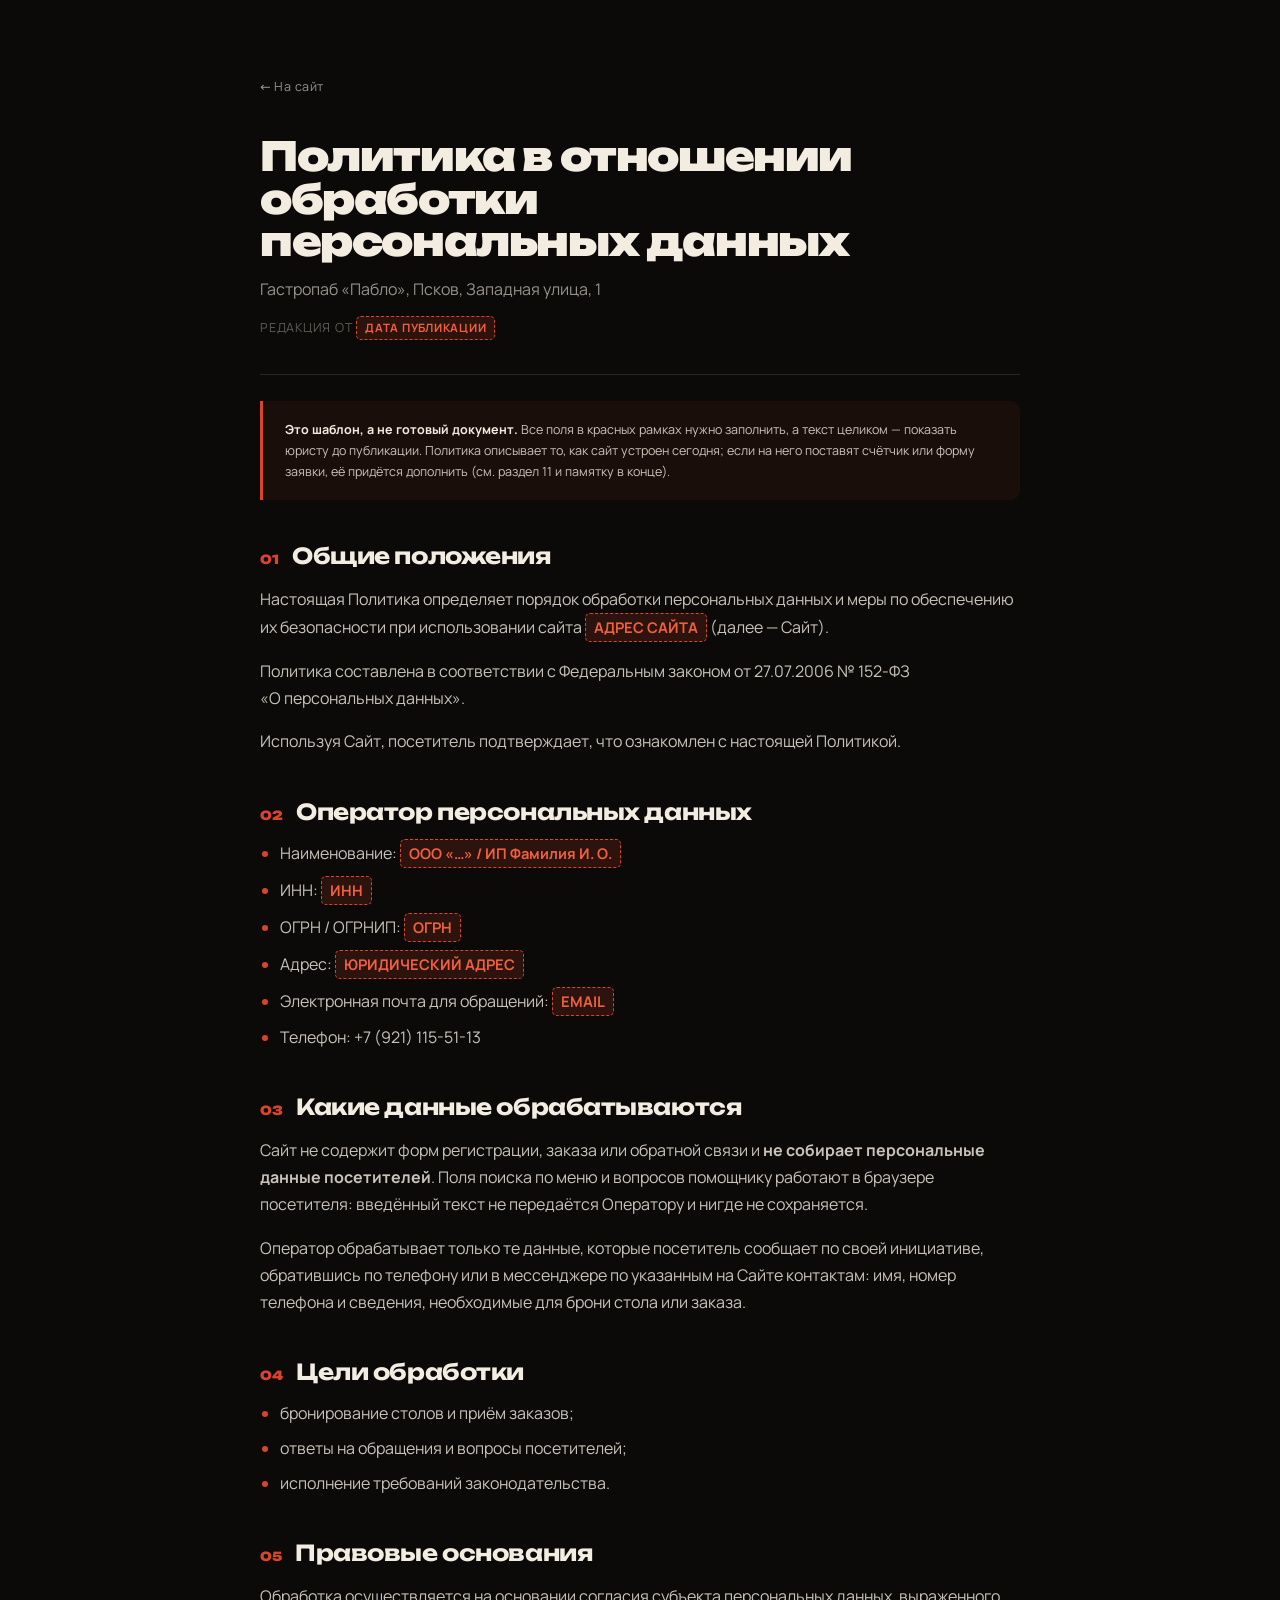
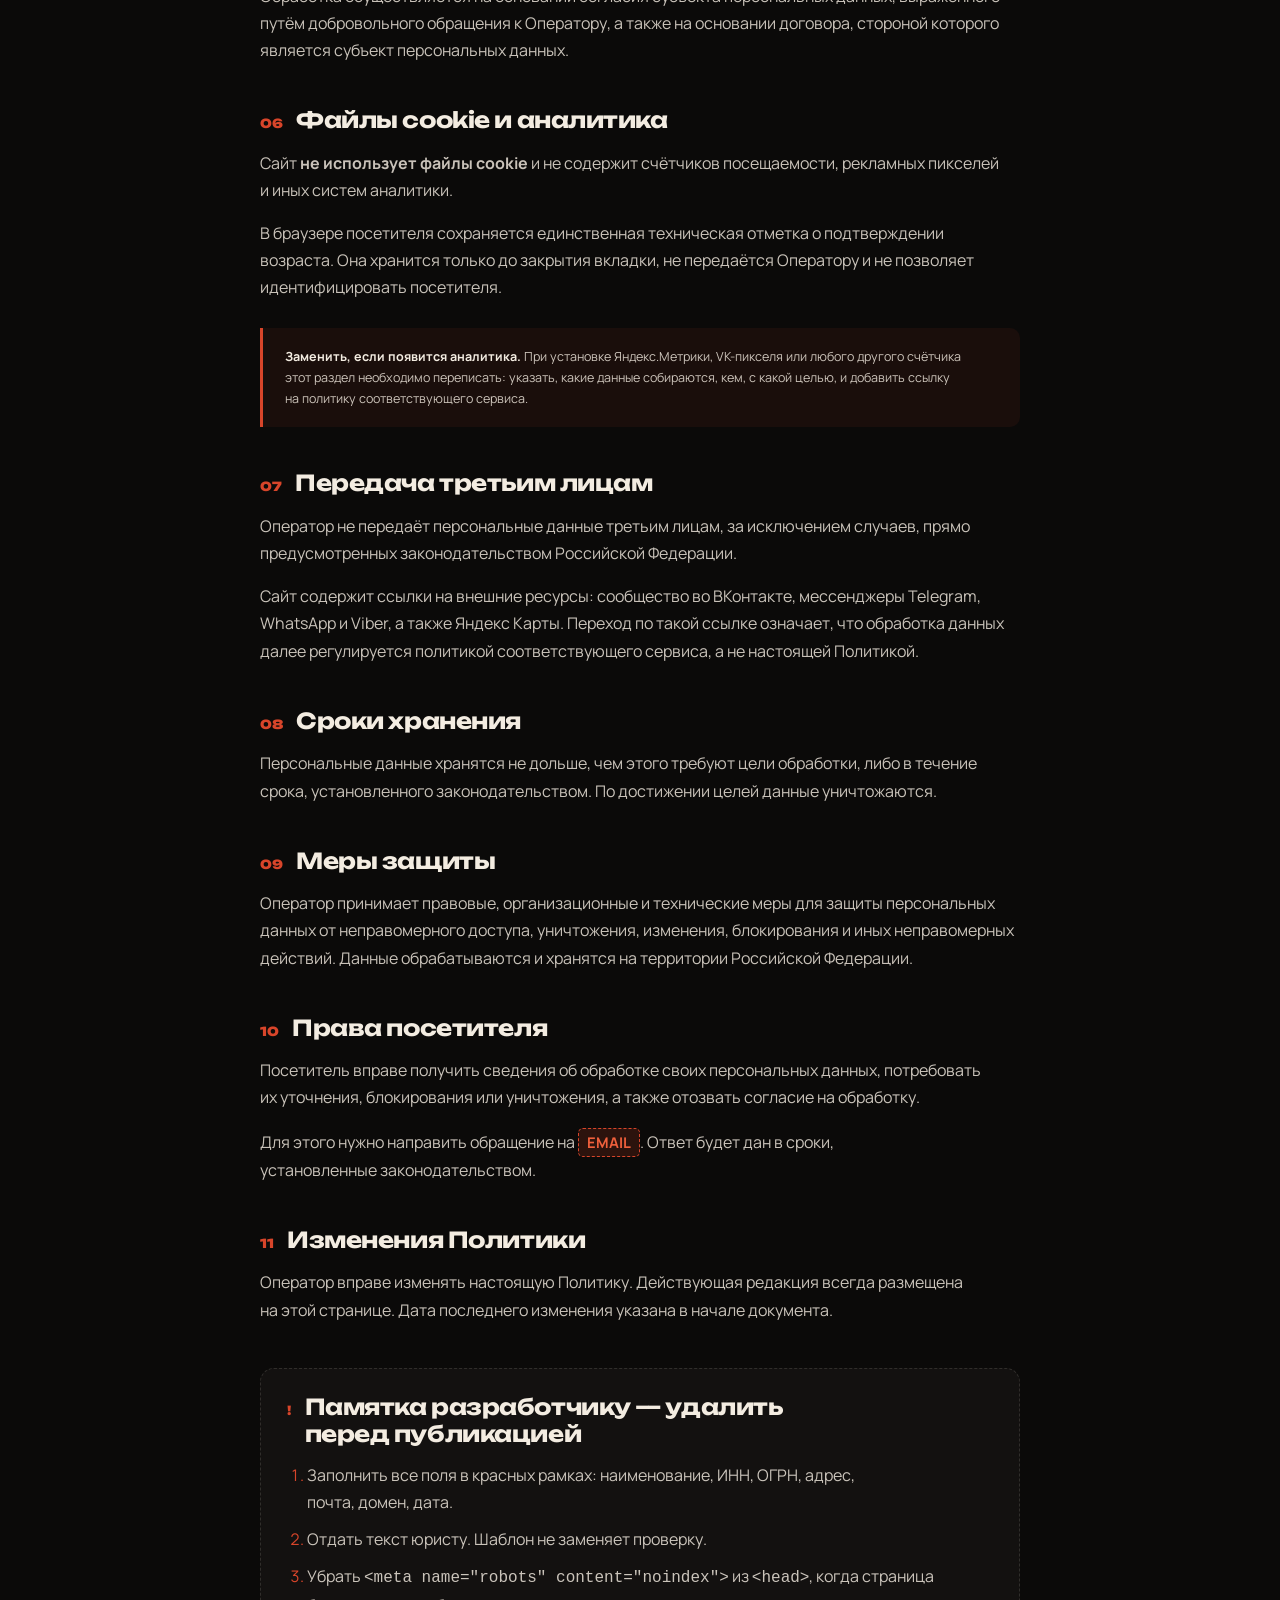
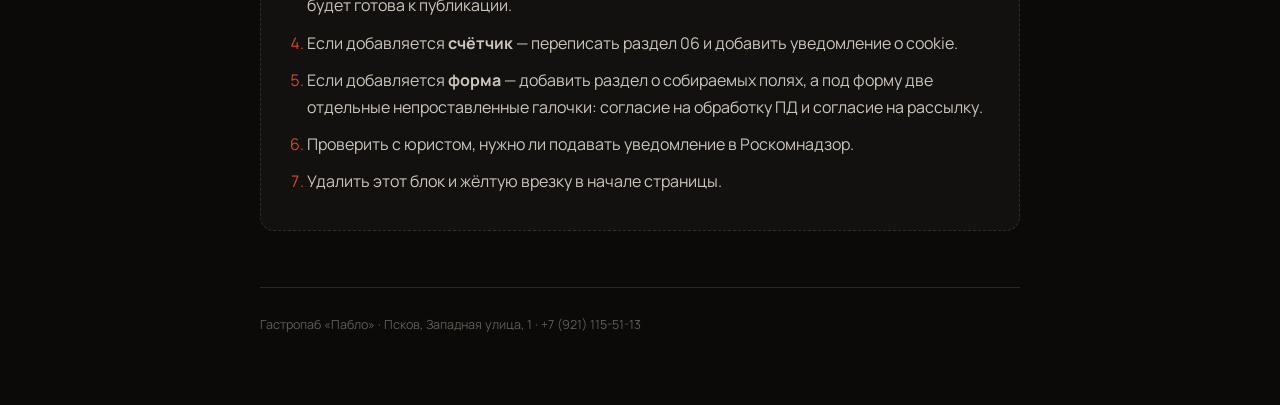
==== policy.html @ fb3fc219 "Выкладка 27.09.2026 00:08 Co-Authored-By: Claude Opus 5 <noreply@anthropic.com>" ====
<!doctype html>
<html lang="ru">
<head>
<meta charset="utf-8">
<meta name="viewport" content="width=device-width, initial-scale=1">
<meta name="robots" content="noindex">
<title>Политика конфиденциальности — Пабло, Псков</title>
<link rel="stylesheet" href="assets/fonts.css">
<style>
:root{
  --ink:#0B0A09; --ink-2:#131110; --paper:#F3ECE1; --red:#D8452A; --red-hi:#F0603C;
  --mut:rgba(243,236,225,.60); --mut-2:rgba(243,236,225,.36); --line:rgba(243,236,225,.13);
  --disp:'Unbounded',system-ui,sans-serif; --body:'Manrope',system-ui,-apple-system,sans-serif;
  --pad:clamp(18px,5vw,64px);
}
*{box-sizing:border-box}
body{margin:0;background:var(--ink);color:var(--paper);font:400 16px/1.7 var(--body);
  -webkit-font-smoothing:antialiased}
.wrap{width:min(760px,100% - var(--pad)*2);margin-inline:auto;padding:clamp(40px,8vh,90px) 0}
a{color:var(--red-hi)}
a:focus-visible,.back:focus-visible{outline:2px solid var(--red-hi);outline-offset:3px;border-radius:3px}

.back{display:inline-flex;align-items:center;gap:8px;color:var(--mut);text-decoration:none;
  font-size:12.5px;letter-spacing:.04em;margin-bottom:38px}
.back:hover{color:var(--paper)}

h1{font-family:var(--disp);font-weight:900;font-size:clamp(26px,5vw,40px);letter-spacing:-.035em;
  line-height:1.06;margin:0 0 14px;text-wrap:balance}
.sub{color:var(--mut);margin:0 0 8px}
.upd{color:var(--mut-2);font-size:12.5px;letter-spacing:.06em;text-transform:uppercase;
  padding-bottom:34px;border-bottom:1px solid var(--line);margin-bottom:8px}

h2{font-family:var(--disp);font-weight:700;font-size:clamp(15px,2.4vw,22px);letter-spacing:-.02em;
  line-height:1.25;margin:42px 0 14px;display:flex;gap:14px;align-items:baseline}
h2 i{font-style:normal;color:var(--red);font-size:12.5px;font-weight:900;flex:0 0 auto}
p,li{color:rgba(243,236,225,.82)}
ul{padding-left:20px;margin:14px 0}
li{margin-bottom:8px}
li::marker{color:var(--red)}

/* Заглушки под реквизиты — намеренно кричащие, чтобы ни одна не уехала в публикацию */
.fill{display:inline-block;background:rgba(216,69,42,.16);border:1px dashed var(--red);
  color:var(--red-hi);padding:1px 8px;border-radius:5px;font-weight:700;font-size:.92em;
  white-space:nowrap}

.note{border-left:3px solid var(--red);background:rgba(216,69,42,.07);
  padding:18px 22px;margin:26px 0;border-radius:0 10px 10px 0}
.note b{color:var(--paper)}
.note p{margin:0;font-size:12.5px}
.note p + p{margin-top:10px}

.todo{border:1.5px dashed var(--line);border-radius:14px;padding:24px 26px;margin:44px 0 0;
  background:var(--ink-2)}
.todo h2{margin-top:0}
.todo ol{padding-left:20px;margin:12px 0 0}
.todo li{margin-bottom:10px}

footer{margin-top:56px;padding-top:26px;border-top:1px solid var(--line);
  color:var(--mut-2);font-size:12.5px}
</style>
</head>
<body>
<main class="wrap">

  <a class="back" href="index.html">← На сайт</a>

  <h1>Политика в отношении обработки персональных данных</h1>
  <p class="sub">Гастропаб «Пабло», Псков, Западная улица, 1</p>
  <p class="upd">Редакция от <span class="fill">ДАТА ПУБЛИКАЦИИ</span></p>

  <div class="note">
    <p><b>Это шаблон, а не готовый документ.</b> Все поля в красных рамках нужно заполнить,
      а текст целиком — показать юристу до публикации. Политика описывает то, как сайт
      устроен сегодня; если на него поставят счётчик или форму заявки, её придётся дополнить
      (см. раздел 11 и памятку в конце).</p>
  </div>

  <h2><i>01</i> Общие положения</h2>
  <p>Настоящая Политика определяет порядок обработки персональных данных и меры по обеспечению
    их безопасности при использовании сайта <span class="fill">АДРЕС САЙТА</span> (далее — Сайт).</p>
  <p>Политика составлена в соответствии с Федеральным законом от 27.07.2006 № 152-ФЗ
    «О персональных данных».</p>
  <p>Используя Сайт, посетитель подтверждает, что ознакомлен с настоящей Политикой.</p>

  <h2><i>02</i> Оператор персональных данных</h2>
  <ul>
    <li>Наименование: <span class="fill">ООО «…» / ИП Фамилия И. О.</span></li>
    <li>ИНН: <span class="fill">ИНН</span></li>
    <li>ОГРН / ОГРНИП: <span class="fill">ОГРН</span></li>
    <li>Адрес: <span class="fill">ЮРИДИЧЕСКИЙ АДРЕС</span></li>
    <li>Электронная почта для обращений: <span class="fill">EMAIL</span></li>
    <li>Телефон: +7 (921) 115-51-13</li>
  </ul>

  <h2><i>03</i> Какие данные обрабатываются</h2>
  <p>Сайт не содержит форм регистрации, заказа или обратной связи и <b>не собирает персональные
    данные посетителей</b>. Поля поиска по меню и вопросов помощнику работают в браузере
    посетителя: введённый текст не передаётся Оператору и нигде не сохраняется.</p>
  <p>Оператор обрабатывает только те данные, которые посетитель сообщает по своей инициативе,
    обратившись по телефону или в мессенджере по указанным на Сайте контактам: имя, номер
    телефона и сведения, необходимые для брони стола или заказа.</p>

  <h2><i>04</i> Цели обработки</h2>
  <ul>
    <li>бронирование столов и приём заказов;</li>
    <li>ответы на обращения и вопросы посетителей;</li>
    <li>исполнение требований законодательства.</li>
  </ul>

  <h2><i>05</i> Правовые основания</h2>
  <p>Обработка осуществляется на основании согласия субъекта персональных данных, выраженного
    путём добровольного обращения к Оператору, а также на основании договора, стороной которого
    является субъект персональных данных.</p>

  <h2><i>06</i> Файлы cookie и аналитика</h2>
  <p>Сайт <b>не использует файлы cookie</b> и не содержит счётчиков посещаемости, рекламных
    пикселей и иных систем аналитики.</p>
  <p>В браузере посетителя сохраняется единственная техническая отметка о подтверждении возраста.
    Она хранится только до закрытия вкладки, не передаётся Оператору и не позволяет
    идентифицировать посетителя.</p>
  <div class="note">
    <p><b>Заменить, если появится аналитика.</b> При установке Яндекс.Метрики, VK-пикселя или любого другого счётчика этот раздел необходимо переписать: указать, какие данные собираются,
      кем, с какой целью, и добавить ссылку на политику соответствующего сервиса.</p>
  </div>

  <h2><i>07</i> Передача третьим лицам</h2>
  <p>Оператор не передаёт персональные данные третьим лицам, за исключением случаев, прямо
    предусмотренных законодательством Российской Федерации.</p>
  <p>Сайт содержит ссылки на внешние ресурсы: сообщество во ВКонтакте, мессенджеры Telegram,
    WhatsApp и Viber, а также Яндекс Карты. Переход по такой ссылке означает, что обработка
    данных далее регулируется политикой соответствующего сервиса, а не настоящей Политикой.</p>

  <h2><i>08</i> Сроки хранения</h2>
  <p>Персональные данные хранятся не дольше, чем этого требуют цели обработки, либо в течение
    срока, установленного законодательством. По достижении целей данные уничтожаются.</p>

  <h2><i>09</i> Меры защиты</h2>
  <p>Оператор принимает правовые, организационные и технические меры для защиты персональных
    данных от неправомерного доступа, уничтожения, изменения, блокирования и иных неправомерных
    действий. Данные обрабатываются и хранятся на территории Российской Федерации.</p>

  <h2><i>10</i> Права посетителя</h2>
  <p>Посетитель вправе получить сведения об обработке своих персональных данных, потребовать их уточнения, блокирования или уничтожения, а также отозвать согласие на обработку.</p>
  <p>Для этого нужно направить обращение на <span class="fill">EMAIL</span>. Ответ будет дан
    в сроки, установленные законодательством.</p>

  <h2><i>11</i> Изменения Политики</h2>
  <p>Оператор вправе изменять настоящую Политику. Действующая редакция всегда размещена
    на этой странице. Дата последнего изменения указана в начале документа.</p>

  <div class="todo">
    <h2><i>!</i> Памятка разработчику — удалить перед публикацией</h2>
    <ol>
      <li>Заполнить все поля в красных рамках: наименование, ИНН, ОГРН, адрес, почта, домен, дата.</li>
      <li>Отдать текст юристу. Шаблон не заменяет проверку.</li>
      <li>Убрать <code>&lt;meta name="robots" content="noindex"&gt;</code> из <code>&lt;head&gt;</code>,
        когда страница будет готова к публикации.</li>
      <li>Если добавляется <b>счётчик</b> — переписать раздел 06 и добавить уведомление о cookie.</li>
      <li>Если добавляется <b>форма</b> — добавить раздел о собираемых полях, а под форму две
        отдельные непроставленные галочки: согласие на обработку ПД и согласие на рассылку.</li>
      <li>Проверить с юристом, нужно ли подавать уведомление в Роскомнадзор.</li>
      <li>Удалить этот блок и жёлтую врезку в начале страницы.</li>
    </ol>
  </div>

  <footer>Гастропаб «Пабло» · Псков, Западная улица, 1 · +7 (921) 115-51-13</footer>

</main>
</body>
</html>
---- assets/fonts.css ----
/* Локальные шрифты. Сгенерировано _fonts.js — вручную не править. */
@font-face {
  font-family: 'Manrope';
  font-style: normal;
  font-weight: 400 800;
  font-display: swap;
  src: url(fonts/manrope-cyrillic.woff2) format('woff2');
  unicode-range: U+0301, U+0400-045F, U+0490-0491, U+04B0-04B1, U+2116;
}

@font-face {
  font-family: 'Manrope';
  font-style: normal;
  font-weight: 400 800;
  font-display: swap;
  src: url(fonts/manrope-latin.woff2) format('woff2');
  unicode-range: U+0000-00FF, U+0131, U+0152-0153, U+02BB-02BC, U+02C6, U+02DA, U+02DC, U+0304, U+0308, U+0329, U+2000-206F, U+20AC, U+2122, U+2191, U+2193, U+2212, U+2215, U+FEFF, U+FFFD;
}

@font-face {
  font-family: 'Unbounded';
  font-style: normal;
  font-weight: 500 900;
  font-display: swap;
  src: url(fonts/unbounded-cyrillic.woff2) format('woff2');
  unicode-range: U+0301, U+0400-045F, U+0490-0491, U+04B0-04B1, U+2116;
}

@font-face {
  font-family: 'Unbounded';
  font-style: normal;
  font-weight: 500 900;
  font-display: swap;
  src: url(fonts/unbounded-latin.woff2) format('woff2');
  unicode-range: U+0000-00FF, U+0131, U+0152-0153, U+02BB-02BC, U+02C6, U+02DA, U+02DC, U+0304, U+0308, U+0329, U+2000-206F, U+20AC, U+2122, U+2191, U+2193, U+2212, U+2215, U+FEFF, U+FFFD;
}
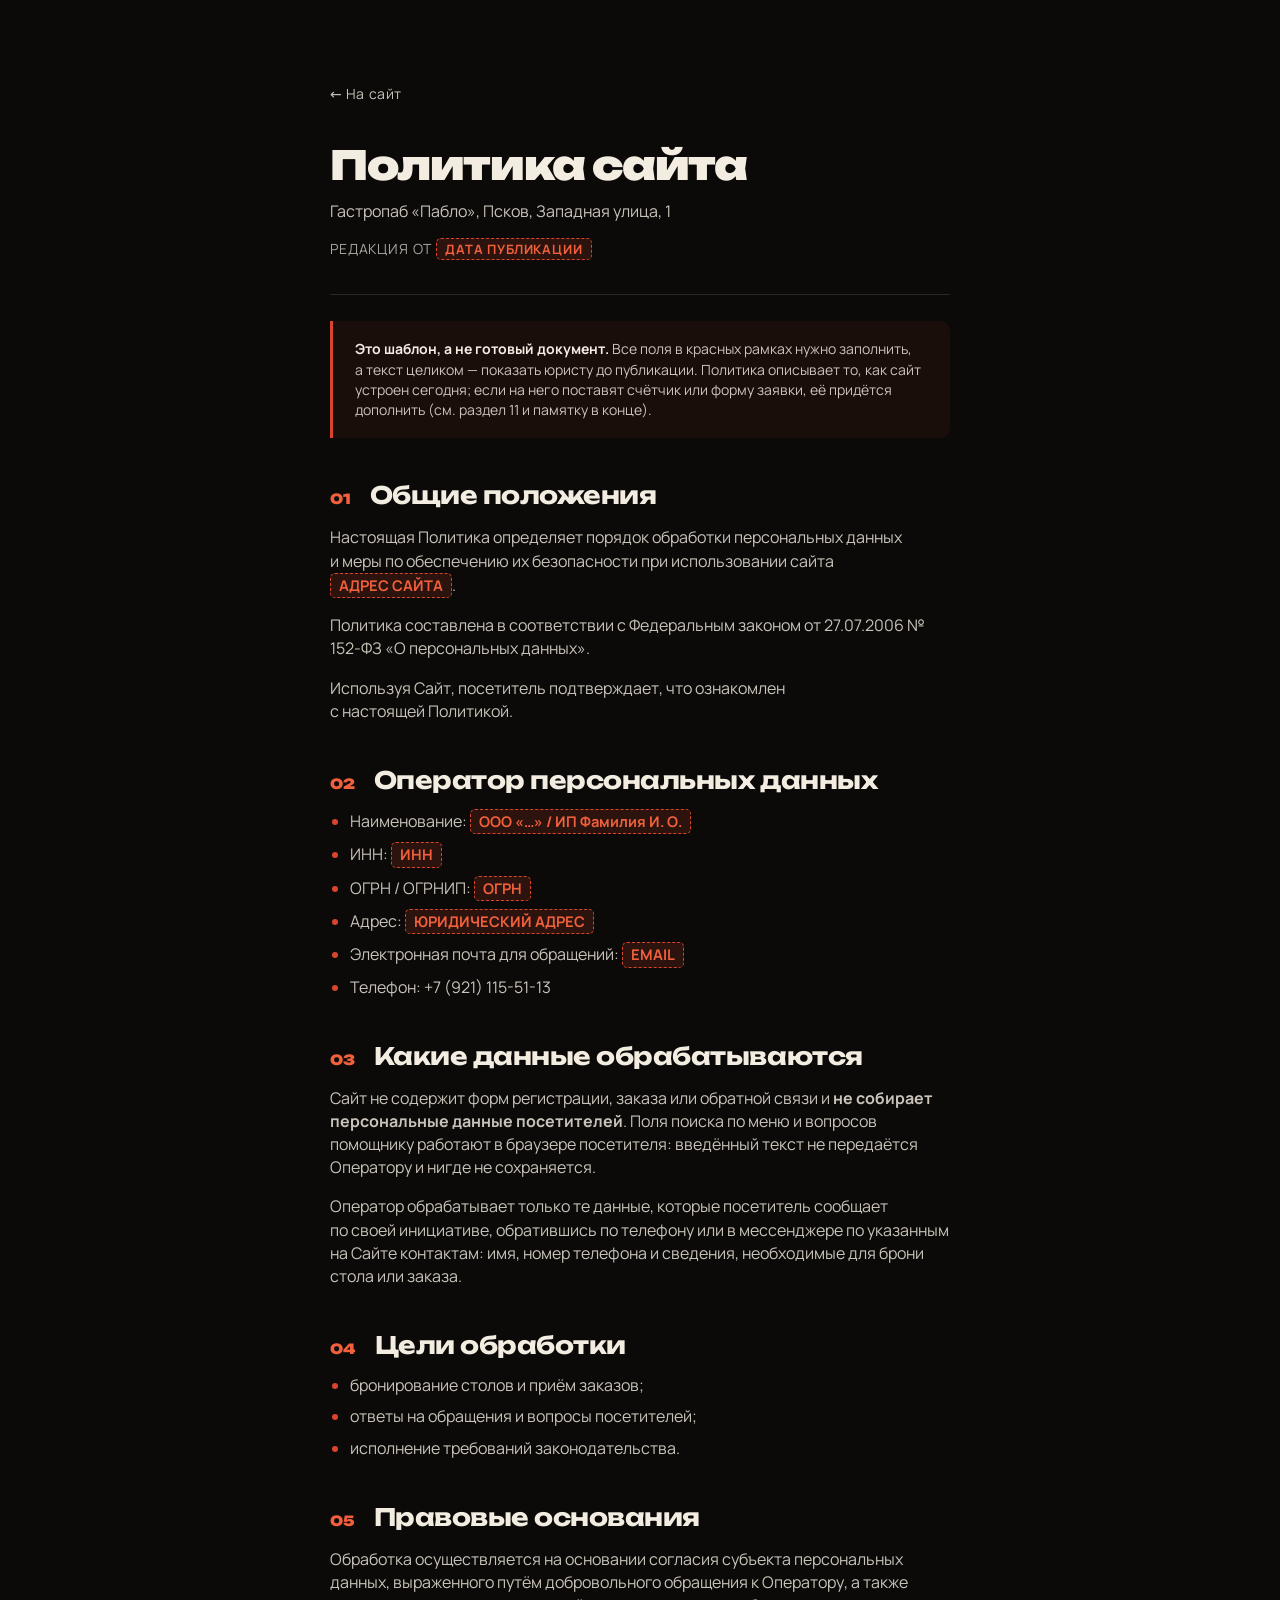
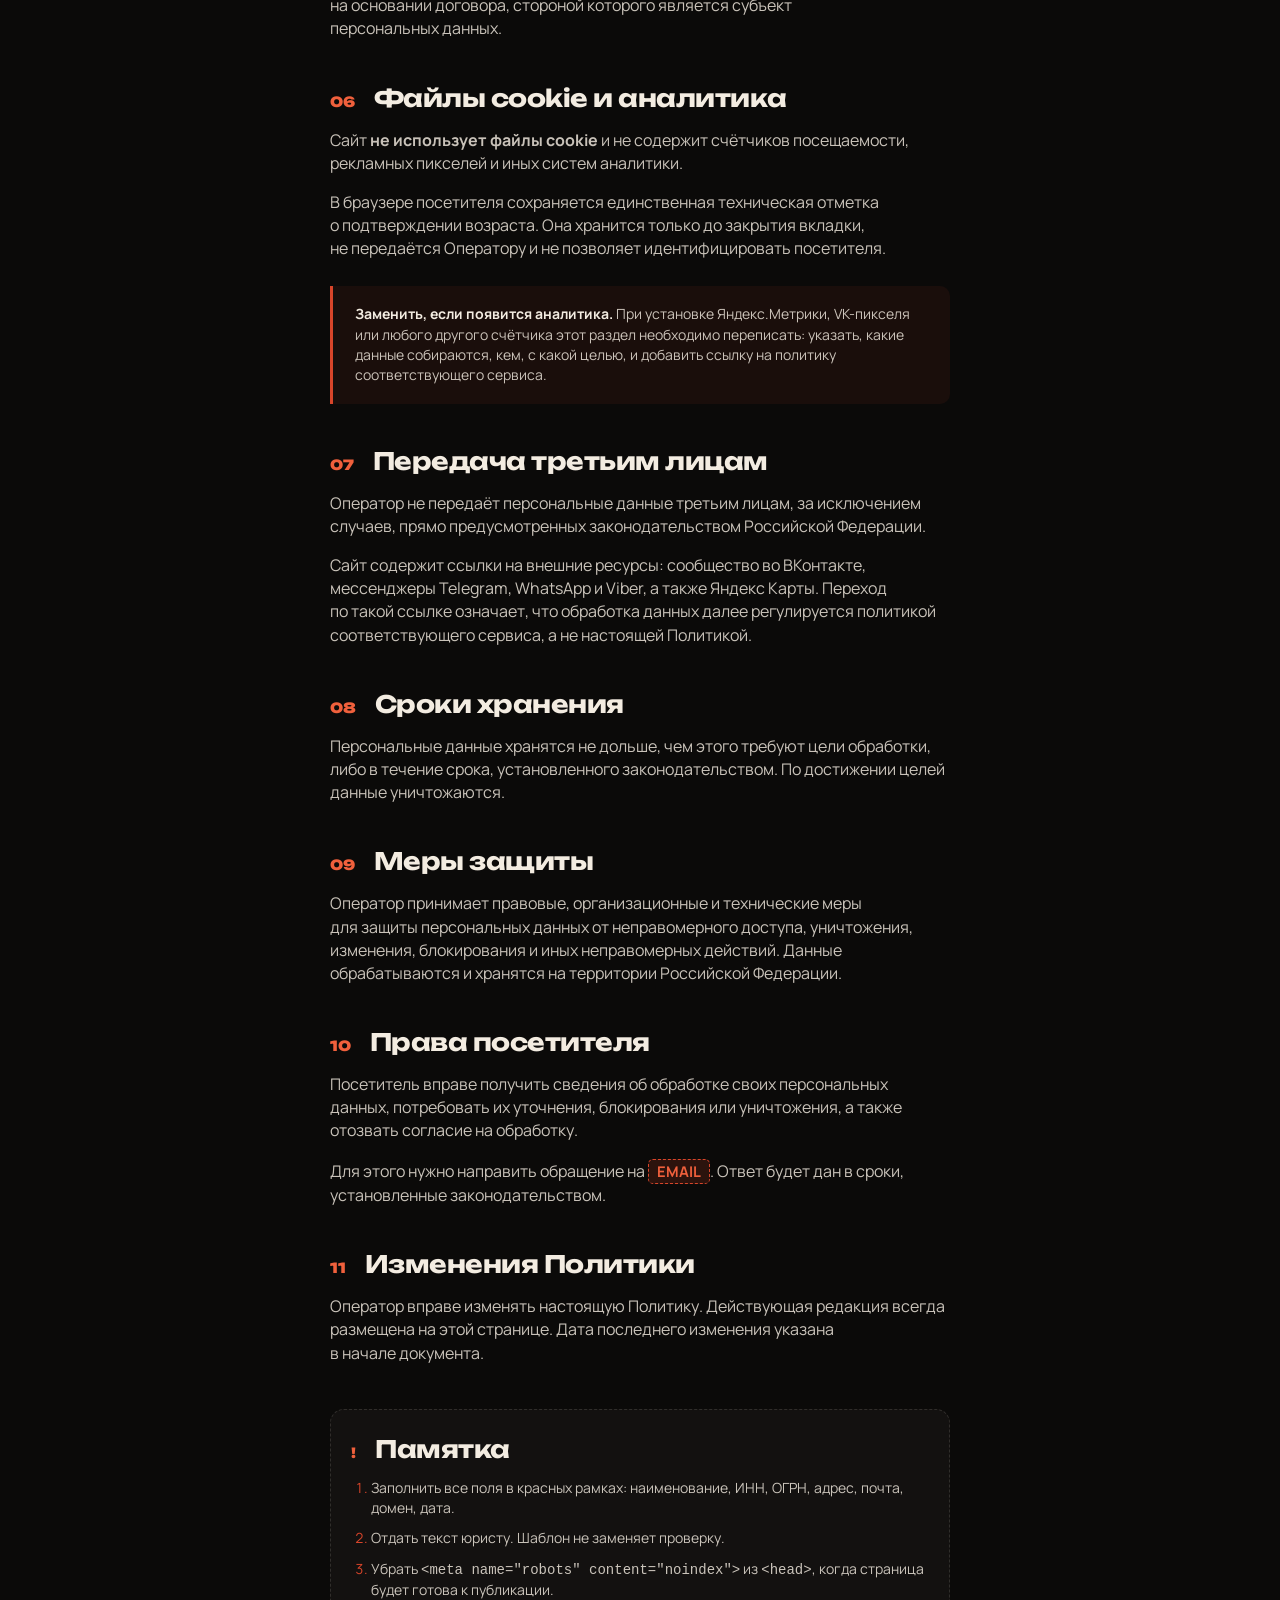
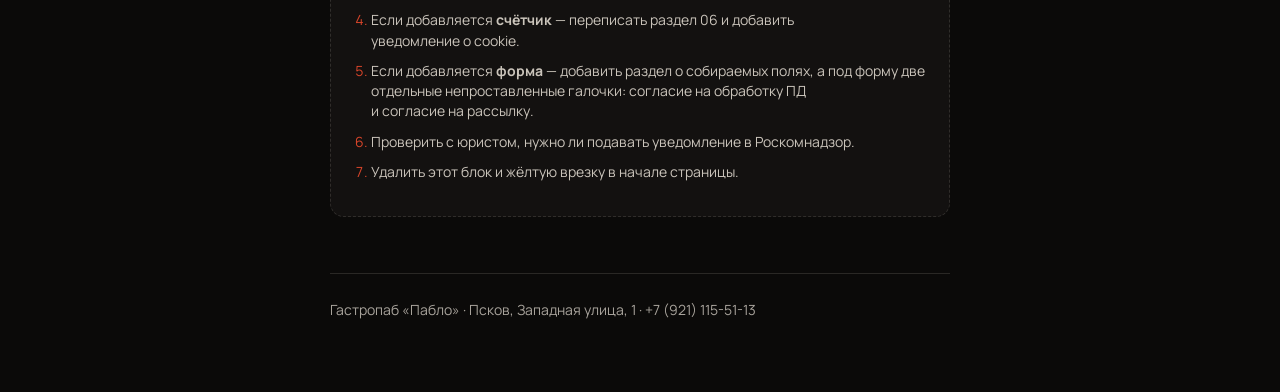
==== commit 2c83394e: "Обновить демо Пабло: атмосфера, обеды, отзывы и контакты" ====
--- a/policy.html
+++ b/policy.html
@@ -5,35 +5,37 @@
 <meta name="viewport" content="width=device-width, initial-scale=1">
 <meta name="robots" content="noindex">
 <title>Политика конфиденциальности — Пабло, Псков</title>
-<link rel="stylesheet" href="assets/fonts.css">
+<link rel="stylesheet" href="assets/fonts.css?v=40eb0d8f">
 <style>
 :root{
   --ink:#0B0A09; --ink-2:#131110; --paper:#F3ECE1; --red:#D8452A; --red-hi:#F0603C;
-  --mut:rgba(243,236,225,.60); --mut-2:rgba(243,236,225,.36); --line:rgba(243,236,225,.13);
-  --disp:'Unbounded',system-ui,sans-serif; --body:'Manrope',system-ui,-apple-system,sans-serif;
+  --mut:rgba(243,236,225,.82); --mut-2:rgba(243,236,225,.68); --line:rgba(243,236,225,.13);
+  --disp:'Unbounded','Unbounded Fallback',system-ui,sans-serif;
+  --body:'Manrope','Manrope Fallback',system-ui,-apple-system,sans-serif;
   --pad:clamp(18px,5vw,64px);
 }
 *{box-sizing:border-box}
-body{margin:0;background:var(--ink);color:var(--paper);font:400 16px/1.7 var(--body);
+body{margin:0;background:var(--ink);color:var(--paper);font:400 16px/1.45 var(--body);
   -webkit-font-smoothing:antialiased}
-.wrap{width:min(760px,100% - var(--pad)*2);margin-inline:auto;padding:clamp(40px,8vh,90px) 0}
+.wrap{width:min(620px,100% - var(--pad)*2);margin-inline:auto;padding:clamp(40px,8vh,90px) 0}
 a{color:var(--red-hi)}
 a:focus-visible,.back:focus-visible{outline:2px solid var(--red-hi);outline-offset:3px;border-radius:3px}
 
 .back{display:inline-flex;align-items:center;gap:8px;color:var(--mut);text-decoration:none;
-  font-size:12.5px;letter-spacing:.04em;margin-bottom:38px}
+  min-height:44px;font-size:14px;letter-spacing:.04em;margin-bottom:28px}
 .back:hover{color:var(--paper)}
 
-h1{font-family:var(--disp);font-weight:900;font-size:clamp(26px,5vw,40px);letter-spacing:-.035em;
+h1{font-family:var(--disp);font-weight:900;font-size:clamp(30px,5vw,40px);letter-spacing:-.035em;
   line-height:1.06;margin:0 0 14px;text-wrap:balance}
 .sub{color:var(--mut);margin:0 0 8px}
-.upd{color:var(--mut-2);font-size:12.5px;letter-spacing:.06em;text-transform:uppercase;
+.upd{color:var(--mut-2);font-size:14px;letter-spacing:.06em;text-transform:uppercase;
   padding-bottom:34px;border-bottom:1px solid var(--line);margin-bottom:8px}
 
-h2{font-family:var(--disp);font-weight:700;font-size:clamp(15px,2.4vw,22px);letter-spacing:-.02em;
-  line-height:1.25;margin:42px 0 14px;display:flex;gap:14px;align-items:baseline}
-h2 i{font-style:normal;color:var(--red);font-size:12.5px;font-weight:900;flex:0 0 auto}
+h2{font-family:var(--disp);font-weight:700;font-size:clamp(21px,2.4vw,24px);letter-spacing:-.02em;
+  line-height:1.25;margin:42px 0 14px}
+h2 i{display:inline-block;font-style:normal;color:var(--red-hi);font-size:14px;font-weight:900;margin-right:14px}
 p,li{color:rgba(243,236,225,.82)}
+p,li,code{overflow-wrap:anywhere}
 ul{padding-left:20px;margin:14px 0}
 li{margin-bottom:8px}
 li::marker{color:var(--red)}
@@ -41,22 +43,24 @@
 /* Заглушки под реквизиты — намеренно кричащие, чтобы ни одна не уехала в публикацию */
 .fill{display:inline-block;background:rgba(216,69,42,.16);border:1px dashed var(--red);
   color:var(--red-hi);padding:1px 8px;border-radius:5px;font-weight:700;font-size:.92em;
-  white-space:nowrap}
+  overflow-wrap:anywhere}
 
 .note{border-left:3px solid var(--red);background:rgba(216,69,42,.07);
   padding:18px 22px;margin:26px 0;border-radius:0 10px 10px 0}
 .note b{color:var(--paper)}
-.note p{margin:0;font-size:12.5px}
+.note p{margin:0;font-size:14px}
 .note p + p{margin-top:10px}
 
-.todo{border:1.5px dashed var(--line);border-radius:14px;padding:24px 26px;margin:44px 0 0;
+.todo{border:1.5px dashed var(--line);border-radius:14px;padding:24px 20px;margin:44px 0 0;
   background:var(--ink-2)}
 .todo h2{margin-top:0}
 .todo ol{padding-left:20px;margin:12px 0 0}
-.todo li{margin-bottom:10px}
+.todo li{margin-bottom:10px;font-size:14px}
 
 footer{margin-top:56px;padding-top:26px;border-top:1px solid var(--line);
-  color:var(--mut-2);font-size:12.5px}
+  color:var(--mut-2);font-size:14px}
+@media(max-width:500px){.todo{padding-inline:14px}.todo ol{padding-left:16px}}
+@media(max-width:380px){h1{font-size:26px}}
 </style>
 </head>
 <body>
@@ -64,9 +68,9 @@
 
   <a class="back" href="index.html">← На сайт</a>
 
-  <h1>Политика в отношении обработки персональных данных</h1>
-  <p class="sub">Гастропаб «Пабло», Псков, Западная улица, 1</p>
-  <p class="upd">Редакция от <span class="fill">ДАТА ПУБЛИКАЦИИ</span></p>
+  <h1>Политика сайта</h1>
+  <p class="sub">Гастропаб «Пабло», Псков, Западная улица, 1</p>
+  <p class="upd">Редакция от <span class="fill">ДАТА ПУБЛИКАЦИИ</span></p>
 
   <div class="note">
     <p><b>Это шаблон, а не готовый документ.</b> Все поля в красных рамках нужно заполнить,
@@ -77,12 +81,12 @@
 
   <h2><i>01</i> Общие положения</h2>
   <p>Настоящая Политика определяет порядок обработки персональных данных и меры по обеспечению
-    их безопасности при использовании сайта <span class="fill">АДРЕС САЙТА</span> (далее — Сайт).</p>
+    их безопасности при использовании сайта <span class="fill">АДРЕС САЙТА</span>.</p>
   <p>Политика составлена в соответствии с Федеральным законом от 27.07.2006 № 152-ФЗ
     «О персональных данных».</p>
   <p>Используя Сайт, посетитель подтверждает, что ознакомлен с настоящей Политикой.</p>
 
-  <h2><i>02</i> Оператор персональных данных</h2>
+  <h2><i>02</i> Оператор персональных данных</h2>
   <ul>
     <li>Наименование: <span class="fill">ООО «…» / ИП Фамилия И. О.</span></li>
     <li>ИНН: <span class="fill">ИНН</span></li>
@@ -98,7 +102,7 @@
     посетителя: введённый текст не передаётся Оператору и нигде не сохраняется.</p>
   <p>Оператор обрабатывает только те данные, которые посетитель сообщает по своей инициативе,
     обратившись по телефону или в мессенджере по указанным на Сайте контактам: имя, номер
-    телефона и сведения, необходимые для брони стола или заказа.</p>
+    телефона и сведения, необходимые для брони стола или заказа.</p>
 
   <h2><i>04</i> Цели обработки</h2>
   <ul>
@@ -110,11 +114,11 @@
   <h2><i>05</i> Правовые основания</h2>
   <p>Обработка осуществляется на основании согласия субъекта персональных данных, выраженного
     путём добровольного обращения к Оператору, а также на основании договора, стороной которого
-    является субъект персональных данных.</p>
+    является субъект персональных данных.</p>
 
   <h2><i>06</i> Файлы cookie и аналитика</h2>
   <p>Сайт <b>не использует файлы cookie</b> и не содержит счётчиков посещаемости, рекламных
-    пикселей и иных систем аналитики.</p>
+    пикселей и иных систем аналитики.</p>
   <p>В браузере посетителя сохраняется единственная техническая отметка о подтверждении возраста.
     Она хранится только до закрытия вкладки, не передаётся Оператору и не позволяет
     идентифицировать посетителя.</p>
@@ -132,7 +136,7 @@
 
   <h2><i>08</i> Сроки хранения</h2>
   <p>Персональные данные хранятся не дольше, чем этого требуют цели обработки, либо в течение
-    срока, установленного законодательством. По достижении целей данные уничтожаются.</p>
+    срока, установленного законодательством. По достижении целей данные уничтожаются.</p>
 
   <h2><i>09</i> Меры защиты</h2>
   <p>Оператор принимает правовые, организационные и технические меры для защиты персональных
@@ -141,20 +145,20 @@
 
   <h2><i>10</i> Права посетителя</h2>
   <p>Посетитель вправе получить сведения об обработке своих персональных данных, потребовать их уточнения, блокирования или уничтожения, а также отозвать согласие на обработку.</p>
-  <p>Для этого нужно направить обращение на <span class="fill">EMAIL</span>. Ответ будет дан
+  <p>Для этого нужно направить обращение на <span class="fill">EMAIL</span>. Ответ будет дан
     в сроки, установленные законодательством.</p>
 
   <h2><i>11</i> Изменения Политики</h2>
   <p>Оператор вправе изменять настоящую Политику. Действующая редакция всегда размещена
-    на этой странице. Дата последнего изменения указана в начале документа.</p>
+    на этой странице. Дата последнего изменения указана в начале документа.</p>
 
   <div class="todo">
-    <h2><i>!</i> Памятка разработчику — удалить перед публикацией</h2>
+    <h2><i>!</i> Памятка</h2>
     <ol>
-      <li>Заполнить все поля в красных рамках: наименование, ИНН, ОГРН, адрес, почта, домен, дата.</li>
+      <li>Заполнить все поля в красных рамках: наименование, ИНН, ОГРН, адрес, почта, домен, дата.</li>
       <li>Отдать текст юристу. Шаблон не заменяет проверку.</li>
-      <li>Убрать <code>&lt;meta name="robots" content="noindex"&gt;</code> из <code>&lt;head&gt;</code>,
-        когда страница будет готова к публикации.</li>
+      <li>Убрать <code>&lt;meta name="robots" content="noindex"&gt;</code> из <code>&lt;head&gt;</code>,
+        когда страница будет готова к публикации.</li>
       <li>Если добавляется <b>счётчик</b> — переписать раздел 06 и добавить уведомление о cookie.</li>
       <li>Если добавляется <b>форма</b> — добавить раздел о собираемых полях, а под форму две
         отдельные непроставленные галочки: согласие на обработку ПД и согласие на рассылку.</li>
@@ -163,7 +167,7 @@
     </ol>
   </div>
 
-  <footer>Гастропаб «Пабло» · Псков, Западная улица, 1 · +7 (921) 115-51-13</footer>
+  <footer>Гастропаб «Пабло» · Псков, Западная улица, 1 · <span style="white-space:nowrap">+7 (921) 115-51-13</span></footer>
 
 </main>
 </body>
--- a/assets/fonts.css
+++ b/assets/fonts.css
@@ -1,37 +1,48 @@
-/* Локальные шрифты. Сгенерировано _fonts.js — вручную не править. */
-@font-face {
-  font-family: 'Manrope';
-  font-style: normal;
-  font-weight: 400 800;
-  font-display: swap;
-  src: url(fonts/manrope-cyrillic.woff2) format('woff2');
-  unicode-range: U+0301, U+0400-045F, U+0490-0491, U+04B0-04B1, U+2116;
-}
-
-@font-face {
-  font-family: 'Manrope';
-  font-style: normal;
-  font-weight: 400 800;
-  font-display: swap;
-  src: url(fonts/manrope-latin.woff2) format('woff2');
-  unicode-range: U+0000-00FF, U+0131, U+0152-0153, U+02BB-02BC, U+02C6, U+02DA, U+02DC, U+0304, U+0308, U+0329, U+2000-206F, U+20AC, U+2122, U+2191, U+2193, U+2212, U+2215, U+FEFF, U+FFFD;
-}
-
-@font-face {
-  font-family: 'Unbounded';
-  font-style: normal;
-  font-weight: 500 900;
-  font-display: swap;
-  src: url(fonts/unbounded-cyrillic.woff2) format('woff2');
-  unicode-range: U+0301, U+0400-045F, U+0490-0491, U+04B0-04B1, U+2116;
-}
-
-@font-face {
-  font-family: 'Unbounded';
-  font-style: normal;
-  font-weight: 500 900;
-  font-display: swap;
-  src: url(fonts/unbounded-latin.woff2) format('woff2');
-  unicode-range: U+0000-00FF, U+0131, U+0152-0153, U+02BB-02BC, U+02C6, U+02DA, U+02DC, U+0304, U+0308, U+0329, U+2000-206F, U+20AC, U+2122, U+2191, U+2193, U+2212, U+2215, U+FEFF, U+FFFD;
-}
-
+/* Локальные шрифты. Сгенерировано _fonts.js — вручную не править. */
+@font-face {
+  font-family: 'Manrope';
+  font-style: normal;
+  font-weight: 400 800;
+  font-display: swap;
+  src: url("fonts/manrope-cyrillic.woff2?v=e58febde") format('woff2');
+  unicode-range: U+0301, U+0400-045F, U+0490-0491, U+04B0-04B1, U+2116;
+}
+
+@font-face {
+  font-family: 'Manrope';
+  font-style: normal;
+  font-weight: 400 800;
+  font-display: swap;
+  src: url("fonts/manrope-latin.woff2?v=938c6e80") format('woff2');
+  unicode-range: U+0000-00FF, U+0131, U+0152-0153, U+02BB-02BC, U+02C6, U+02DA, U+02DC, U+0304, U+0308, U+0329, U+2000-206F, U+20AC, U+2122, U+2191, U+2193, U+2212, U+2215, U+FEFF, U+FFFD;
+}
+
+@font-face {
+  font-family: 'Unbounded';
+  font-style: normal;
+  font-weight: 500 900;
+  font-display: swap;
+  src: url("fonts/unbounded-cyrillic.woff2?v=3a5ed4d1") format('woff2');
+  unicode-range: U+0301, U+0400-045F, U+0490-0491, U+04B0-04B1, U+2116;
+}
+
+@font-face {
+  font-family: 'Unbounded';
+  font-style: normal;
+  font-weight: 500 900;
+  font-display: swap;
+  src: url("fonts/unbounded-latin.woff2?v=8616dc35") format('woff2');
+  unicode-range: U+0000-00FF, U+0131, U+0152-0153, U+02BB-02BC, U+02C6, U+02DA, U+02DC, U+0304, U+0308, U+0329, U+2000-206F, U+20AC, U+2122, U+2191, U+2193, U+2212, U+2215, U+FEFF, U+FFFD;
+}
+
+/* Запасные начертания подогнаны по ширине русской строки, а не латинской.
+   Замер 28.09.2026 через canvas measureText на тексте первого экрана:
+   Manrope 400 шире Arial на 0,9 %, Manrope 600 — на 4,4 % (запасной берётся
+   обычного начертания), Manrope 700–800 против Arial Bold — 98–100 %,
+   Unbounded против Arial Bold — 130–135 %. Прежние 97,8 / 92 / 118 % были
+   сняты на латинице: на 390 px подзаголовок первого экрана шёл четырьмя
+   строками вместо пяти, и при загрузке шрифта страница прыгала на 25 px. */
+@font-face{font-family:'Manrope Fallback';src:local('Arial'),local('ArialMT');font-weight:400 500;size-adjust:101%}
+@font-face{font-family:'Manrope Fallback';src:local('Arial'),local('ArialMT');font-weight:600 600;size-adjust:104%}
+@font-face{font-family:'Manrope Fallback';src:local('Arial Bold'),local('Arial-BoldMT');font-weight:700 800;size-adjust:99%}
+@font-face{font-family:'Unbounded Fallback';src:local('Arial Bold'),local('Arial-BoldMT');font-weight:500 900;size-adjust:132%}
